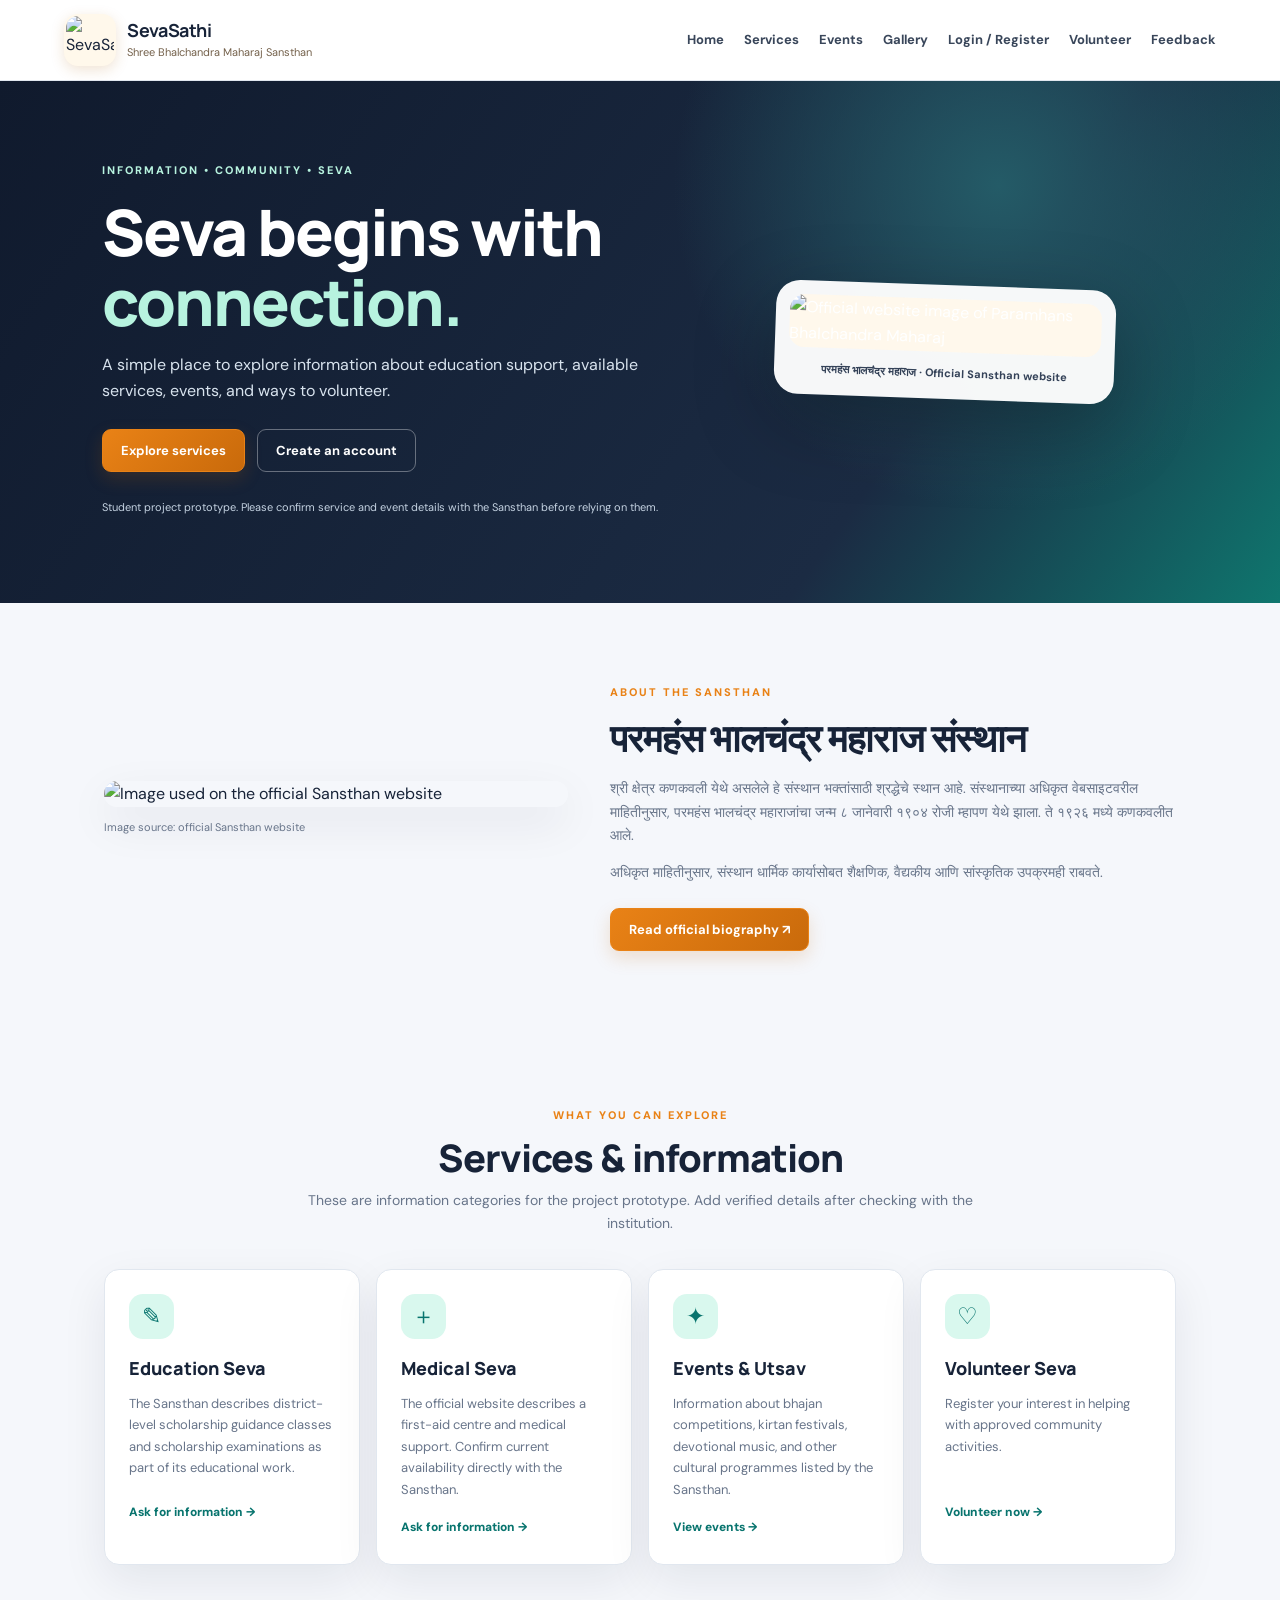
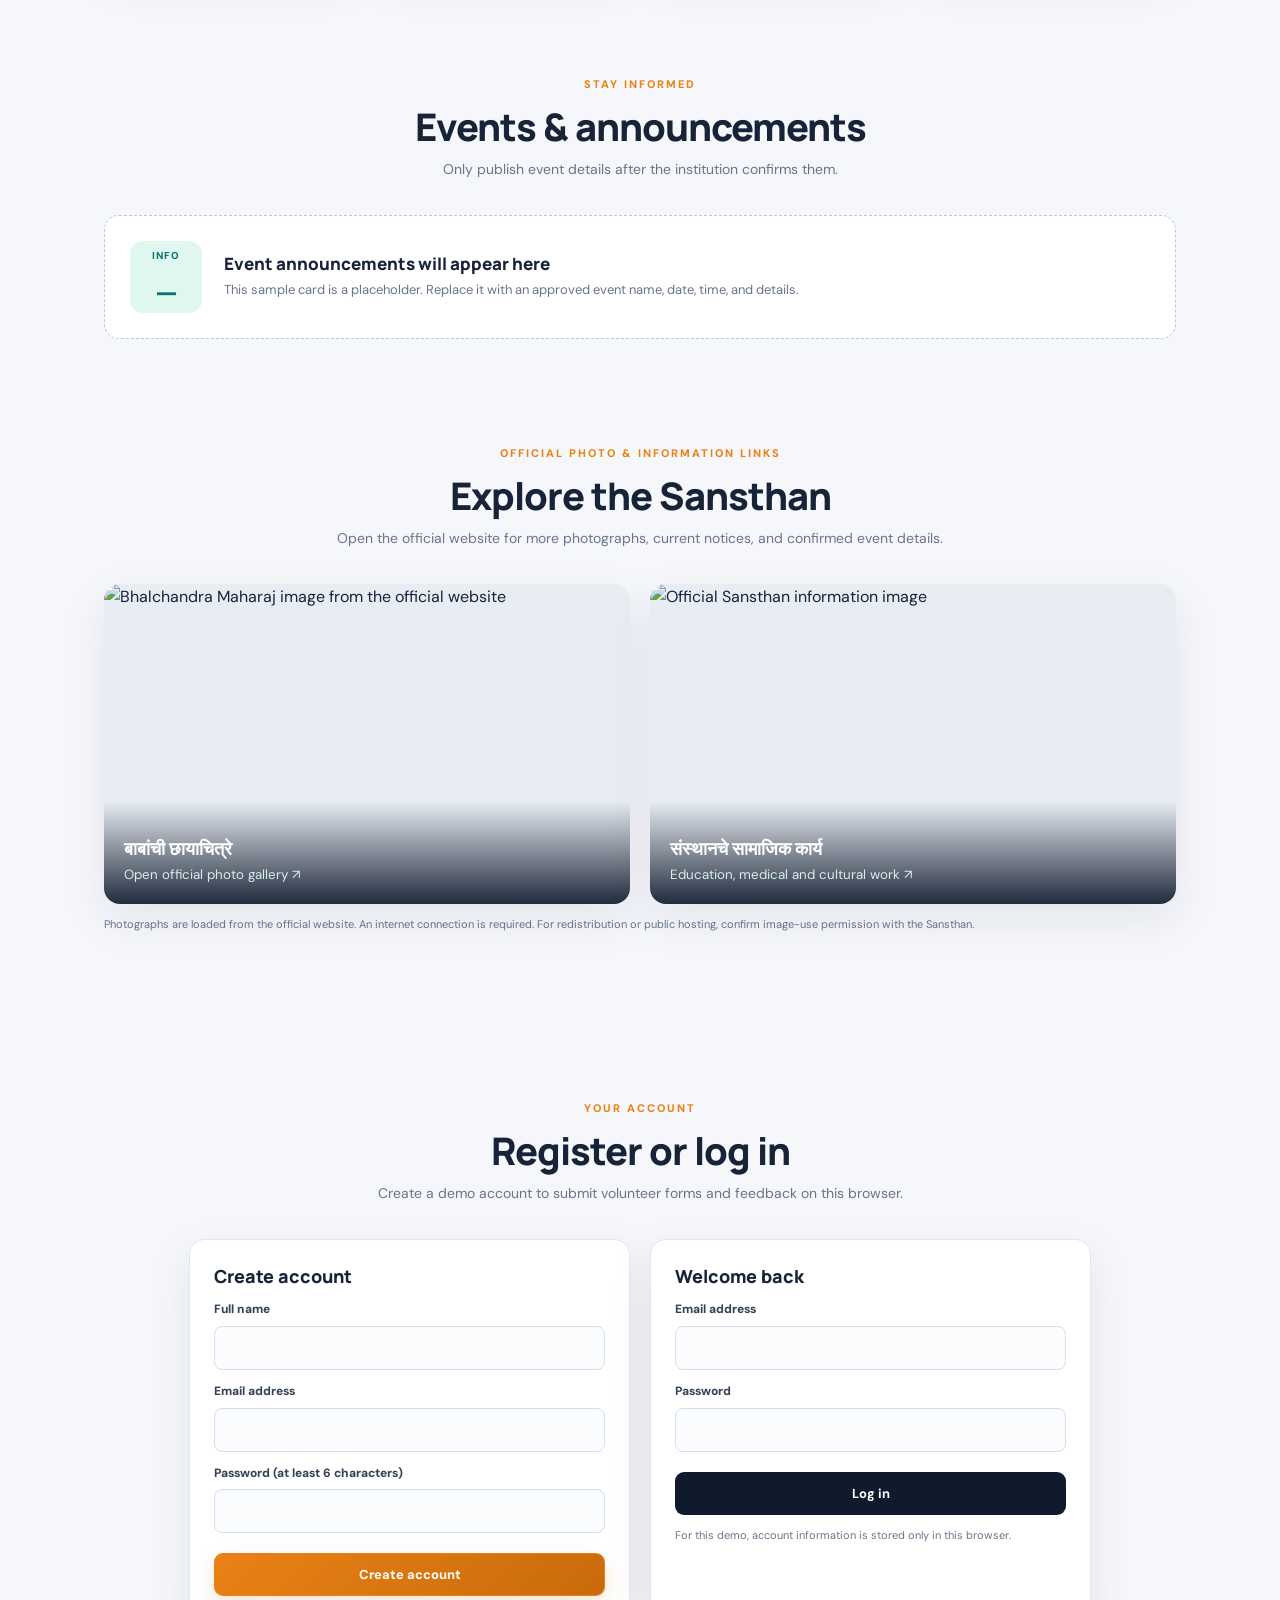
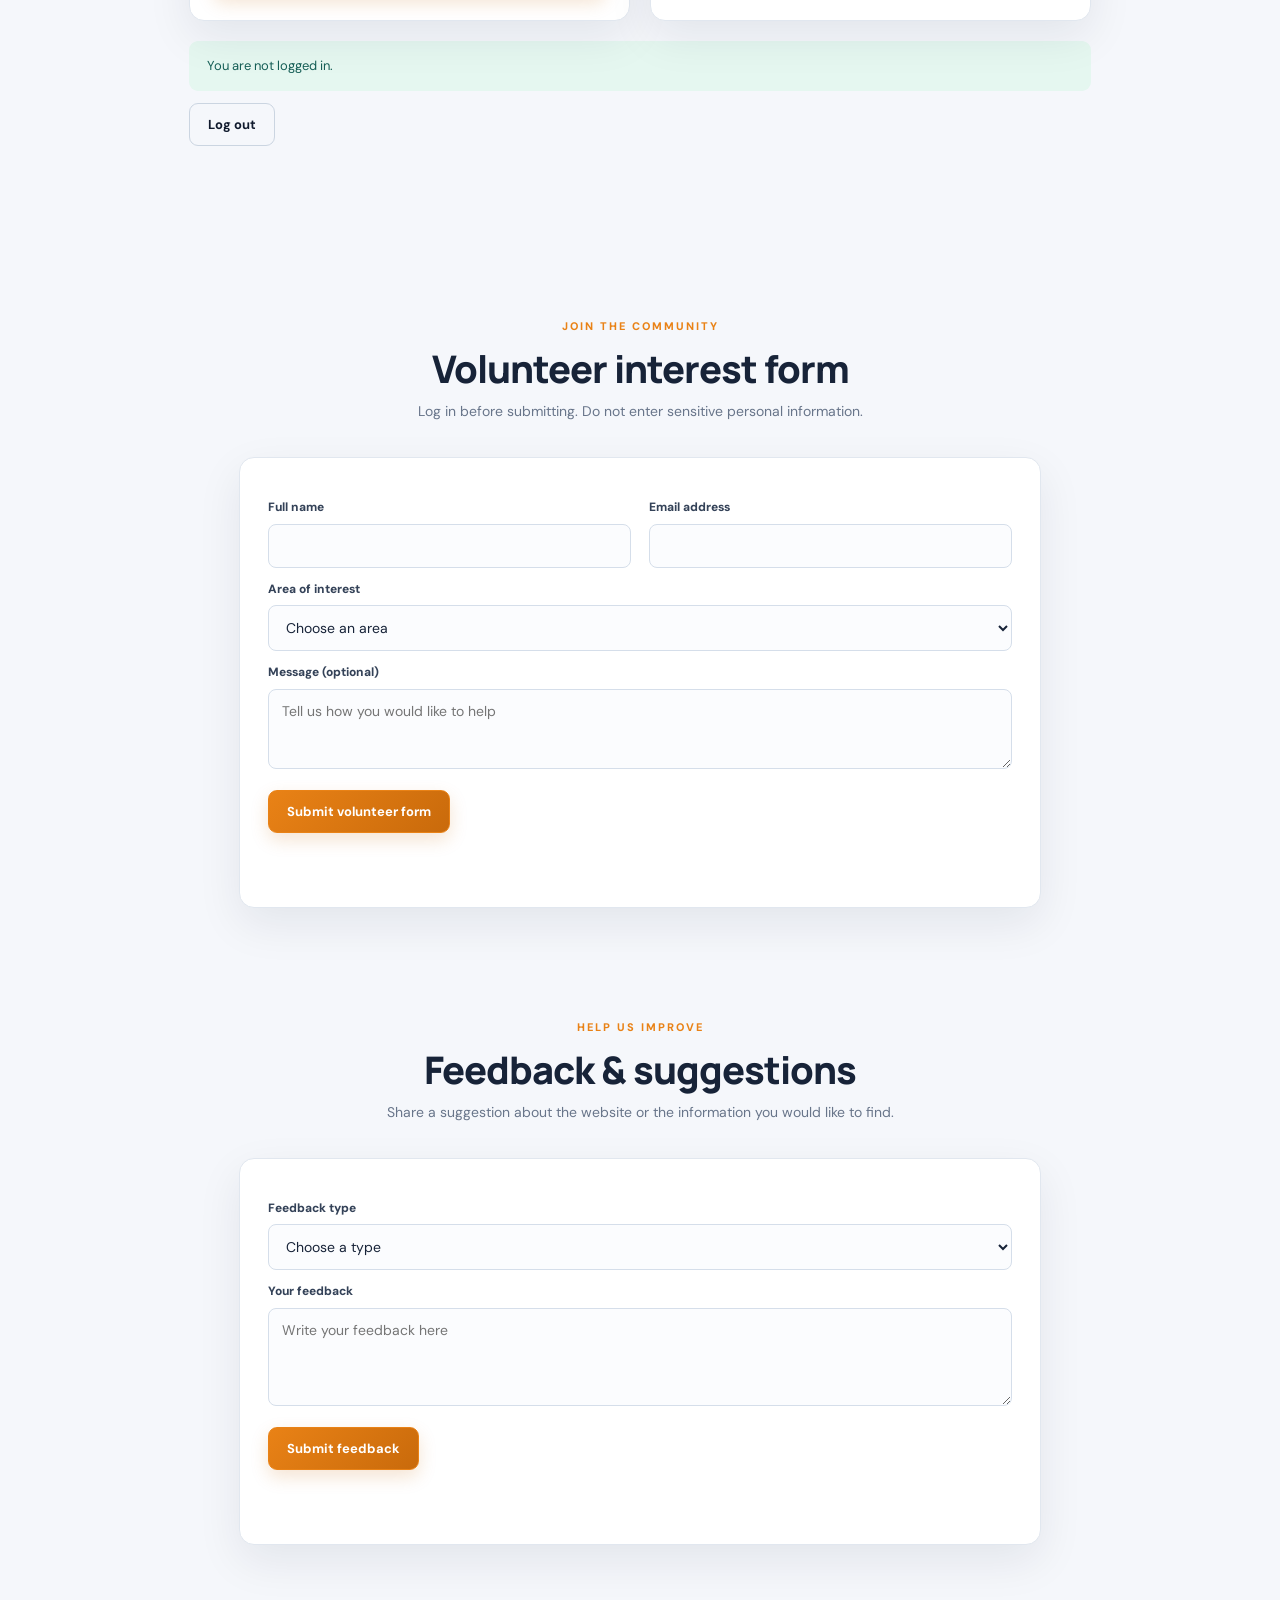
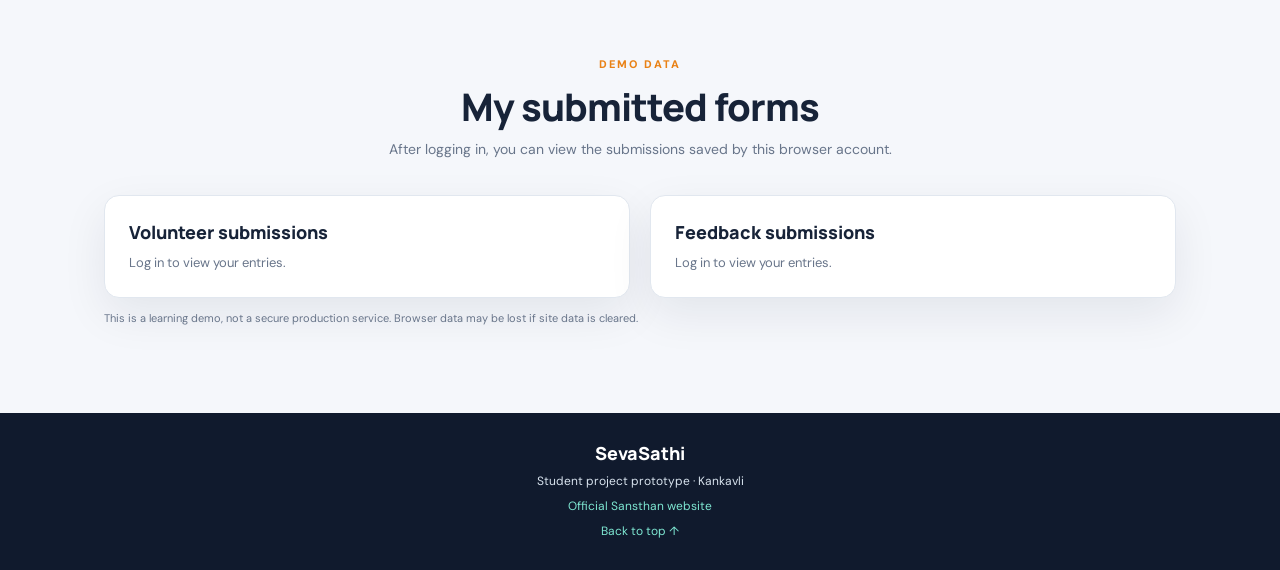
==== index.html @ 9d2a9195 "Upload SevaSathi website files" ====
<!DOCTYPE html>
<html lang="en">
<head>
  <meta charset="UTF-8">
  <meta name="viewport" content="width=device-width, initial-scale=1.0">
  <meta name="description" content="SevaSathi - information about services and activities at Shree Bhalchandra Maharaj Sansthan, Kankavli.">
  <title>SevaSathi | Sansthan Kankavli</title>
  <link rel="stylesheet" href="style.css">
  <script src="script.js" defer></script>
</head>
<body>
  <header class="site-header">
    <a class="brand" href="#home" aria-label="SevaSathi home">
      <img class="brand-logo" src="images/sevasathi-logo.png" alt="SevaSathi devotional logo">
      <span><strong>SevaSathi</strong><small>Shree Bhalchandra Maharaj Sansthan</small></span>
    </a>
    <button class="menu-toggle" id="menuToggle" type="button" aria-label="Toggle navigation" aria-expanded="false">☰</button>
    <nav id="mainNav" class="main-nav" aria-label="Main navigation">
      <a href="#home">Home</a>
      <a href="services.html">Services</a>
      <a href="events.html">Events</a>
      <a href="#gallery">Gallery</a>
      <a href="#account">Login / Register</a>
      <a href="#volunteer">Volunteer</a>
      <a href="#feedback">Feedback</a>
    </nav>
  </header>

  <main>
    <section id="home" class="hero">
      <div class="hero-content">
        <span class="eyebrow">INFORMATION • COMMUNITY • SEVA</span>
        <h1>Seva begins with <span>connection.</span></h1>
        <p>A simple place to explore information about education support, available services, events, and ways to volunteer.</p>
        <div class="hero-actions">
          <a class="button button-primary" href="services.html">Explore services</a>
          <a class="button button-ghost" href="#account">Create an account</a>
        </div>
        <p class="notice">Student project prototype. Please confirm service and event details with the Sansthan before relying on them.</p>
      </div>
      <div class="hero-art official-hero">
        <figure class="hero-photo">
          <img src="https://bhalchandramaharajsansthan.org/wp-content/uploads/2017/03/bhalchandra-maharaj-234x300.jpg"
               alt="Official website image of Paramhans Bhalchandra Maharaj"
               loading="eager">
          <figcaption>परमहंस भालचंद्र महाराज · Official Sansthan website</figcaption>
        </figure>
      </div>
    </section>

    <section id="about-baba" class="section about-section">
      <div class="about-photo">
        <img src="https://bhalchandramaharajsansthan.org/wp-content/uploads/2016/09/about-sansthan.jpg"
             alt="Image used on the official Sansthan website"
             loading="lazy">
        <p class="image-credit">Image source: official Sansthan website</p>
      </div>
      <div class="about-copy">
        <span class="eyebrow">ABOUT THE SANSTHAN</span>
        <h2>परमहंस भालचंद्र महाराज संस्थान</h2>
        <p>श्री क्षेत्र कणकवली येथे असलेले हे संस्थान भक्तांसाठी श्रद्धेचे स्थान आहे. संस्थानाच्या अधिकृत वेबसाइटवरील माहितीनुसार, परमहंस भालचंद्र महाराजांचा जन्म ८ जानेवारी १९०४ रोजी म्हापण येथे झाला. ते १९२६ मध्ये कणकवलीत आले.</p>
        <p>अधिकृत माहितीनुसार, संस्थान धार्मिक कार्यासोबत शैक्षणिक, वैद्यकीय आणि सांस्कृतिक उपक्रमही राबवते.</p>
        <a class="button button-primary" href="https://bhalchandramaharajsansthan.org/about-bhalchandra-maharaj/" target="_blank" rel="noopener noreferrer">Read official biography ↗</a>
      </div>
    </section>

    <section id="services" class="section">
      <div class="section-heading">
        <span class="eyebrow">WHAT YOU CAN EXPLORE</span>
        <h2>Services & information</h2>
        <p>These are information categories for the project prototype. Add verified details after checking with the institution.</p>
      </div>
      <div class="service-grid">
        <article class="service-card">
          <div class="service-icon">✎</div><h3>Education Seva</h3>
          <p>The Sansthan describes district-level scholarship guidance classes and scholarship examinations as part of its educational work.</p>
          <a href="#feedback">Ask for information <span>→</span></a>
        </article>
        <article class="service-card">
          <div class="service-icon">＋</div><h3>Medical Seva</h3>
          <p>The official website describes a first-aid centre and medical support. Confirm current availability directly with the Sansthan.</p>
          <a href="#feedback">Ask for information <span>→</span></a>
        </article>
        <article class="service-card">
          <div class="service-icon">✦</div><h3>Events & Utsav</h3>
          <p>Information about bhajan competitions, kirtan festivals, devotional music, and other cultural programmes listed by the Sansthan.</p>
          <a href="events.html">View events <span>→</span></a>
        </article>
        <article class="service-card">
          <div class="service-icon">♡</div><h3>Volunteer Seva</h3>
          <p>Register your interest in helping with approved community activities.</p>
          <a href="#volunteer">Volunteer now <span>→</span></a>
        </article>
      </div>
    </section>

    <section id="events" class="section events-section">
      <div class="section-heading">
        <span class="eyebrow">STAY INFORMED</span>
        <h2>Events & announcements</h2>
        <p>Only publish event details after the institution confirms them.</p>
      </div>
      <div class="event-placeholder">
        <div class="event-date"><span>INFO</span><strong>—</strong></div>
        <div><h3>Event announcements will appear here</h3><p>This sample card is a placeholder. Replace it with an approved event name, date, time, and details.</p></div>
      </div>
    </section>

    <section id="gallery" class="section gallery-section">
      <div class="section-heading">
        <span class="eyebrow">OFFICIAL PHOTO & INFORMATION LINKS</span>
        <h2>Explore the Sansthan</h2>
        <p>Open the official website for more photographs, current notices, and confirmed event details.</p>
      </div>
      <div class="gallery-grid">
        <a class="gallery-tile" href="https://bhalchandramaharajsansthan.org/photo-gallery/" target="_blank" rel="noopener noreferrer">
          <img src="https://bhalchandramaharajsansthan.org/wp-content/uploads/2017/03/bhalchandra-maharaj-234x300.jpg"
               alt="Bhalchandra Maharaj image from the official website" loading="lazy">
          <span><strong>बाबांची छायाचित्रे</strong><small>Open official photo gallery ↗</small></span>
        </a>
        <a class="gallery-tile" href="https://bhalchandramaharajsansthan.org/about-us/social-work/" target="_blank" rel="noopener noreferrer">
          <img src="https://bhalchandramaharajsansthan.org/wp-content/uploads/2016/09/about-sansthan.jpg"
               alt="Official Sansthan information image" loading="lazy">
          <span><strong>संस्थानचे सामाजिक कार्य</strong><small>Education, medical and cultural work ↗</small></span>
        </a>
      </div>
      <p class="image-credit">Photographs are loaded from the official website. An internet connection is required. For redistribution or public hosting, confirm image-use permission with the Sansthan.</p>
    </section>

    <section id="account" class="section account-section">
      <div class="section-heading">
        <span class="eyebrow">YOUR ACCOUNT</span>
        <h2>Register or log in</h2>
        <p>Create a demo account to submit volunteer forms and feedback on this browser.</p>
      </div>
      <div class="account-grid">
        <form id="registerForm" class="form-card">
          <h3>Create account</h3>
          <label for="registerName">Full name</label>
          <input id="registerName" name="name" type="text" maxlength="80" autocomplete="name" required>
          <label for="registerEmail">Email address</label>
          <input id="registerEmail" name="email" type="email" maxlength="254" autocomplete="email" required>
          <label for="registerPassword">Password (at least 6 characters)</label>
          <input id="registerPassword" name="password" type="password" minlength="6" autocomplete="new-password" required>
          <button class="button button-primary full-width" type="submit">Create account</button>
        </form>
        <form id="loginForm" class="form-card">
          <h3>Welcome back</h3>
          <label for="loginEmail">Email address</label>
          <input id="loginEmail" name="email" type="email" autocomplete="email" required>
          <label for="loginPassword">Password</label>
          <input id="loginPassword" name="password" type="password" autocomplete="current-password" required>
          <button class="button button-dark full-width" type="submit">Log in</button>
          <p class="form-hint">For this demo, account information is stored only in this browser.</p>
        </form>
      </div>
      <div id="accountStatus" class="status-box" aria-live="polite">You are not logged in.</div>
      <button id="logoutButton" class="button button-ghost logout-button" type="button" hidden>Log out</button>
      <p id="authMessage" class="message" role="status" aria-live="polite"></p>
    </section>

    <section id="volunteer" class="section form-section">
      <div class="section-heading">
        <span class="eyebrow">JOIN THE COMMUNITY</span>
        <h2>Volunteer interest form</h2>
        <p>Log in before submitting. Do not enter sensitive personal information.</p>
      </div>
      <form id="volunteerForm" class="wide-form">
        <div class="form-row">
          <div><label for="volunteerName">Full name</label><input id="volunteerName" maxlength="80" required></div>
          <div><label for="volunteerEmail">Email address</label><input id="volunteerEmail" type="email" maxlength="254" required></div>
        </div>
        <label for="volunteerArea">Area of interest</label>
        <select id="volunteerArea" required>
          <option value="">Choose an area</option>
          <option>Education support</option>
          <option>Event assistance</option>
          <option>Community service</option>
          <option>Other</option>
        </select>
        <label for="volunteerNote">Message (optional)</label>
        <textarea id="volunteerNote" rows="3" maxlength="500" placeholder="Tell us how you would like to help"></textarea>
        <button class="button button-primary" type="submit">Submit volunteer form</button>
        <p id="volunteerMessage" class="message" role="status" aria-live="polite"></p>
      </form>
    </section>

    <section id="feedback" class="section form-section feedback-section">
      <div class="section-heading">
        <span class="eyebrow">HELP US IMPROVE</span>
        <h2>Feedback & suggestions</h2>
        <p>Share a suggestion about the website or the information you would like to find.</p>
      </div>
      <form id="feedbackForm" class="wide-form">
        <label for="feedbackType">Feedback type</label>
        <select id="feedbackType" required>
          <option value="">Choose a type</option>
          <option>Suggestion</option>
          <option>Website issue</option>
          <option>General feedback</option>
        </select>
        <label for="feedbackText">Your feedback</label>
        <textarea id="feedbackText" rows="4" maxlength="1000" required placeholder="Write your feedback here"></textarea>
        <button class="button button-primary" type="submit">Submit feedback</button>
        <p id="feedbackMessage" class="message" role="status" aria-live="polite"></p>
      </form>
    </section>

    <section class="section saved-section">
      <div class="section-heading">
        <span class="eyebrow">DEMO DATA</span>
        <h2>My submitted forms</h2>
        <p>After logging in, you can view the submissions saved by this browser account.</p>
      </div>
      <div class="saved-grid">
        <div class="saved-card"><h3>Volunteer submissions</h3><div id="myVolunteers" class="saved-list">Log in to view your entries.</div></div>
        <div class="saved-card"><h3>Feedback submissions</h3><div id="myFeedback" class="saved-list">Log in to view your entries.</div></div>
      </div>
      <p class="form-hint">This is a learning demo, not a secure production service. Browser data may be lost if site data is cleared.</p>
    </section>
  </main>

  <footer class="site-footer">
    <strong>SevaSathi</strong>
    <p>Student project prototype · Kankavli</p>
    <p><a href="https://bhalchandramaharajsansthan.org/" target="_blank" rel="noopener noreferrer">Official Sansthan website</a></p>
    <a href="#home">Back to top ↑</a>
  </footer>
</body>
</html>
---- style.css ----
@import url('https://fonts.googleapis.com/css2?family=DM+Sans:wght@400;500;600;700&family=Manrope:wght@500;600;700;800&display=swap');

:root {
  --navy: #101a2d;
  --navy-soft: #1b2b43;
  --teal: #0f8b83;
  --teal-dark: #08746e;
  --mint: #b7f3df;
  --paper: #f5f7fb;
  --white: #ffffff;
  --ink: #172338;
  --muted: #68758a;
  --line: #e1e7ef;
  --shadow: 0 16px 45px rgba(16, 26, 45, .08);
}

* { box-sizing: border-box; }
html { scroll-behavior: smooth; scroll-padding-top: 88px; }
body {
  margin: 0;
  font-family: 'DM Sans', Arial, sans-serif;
  color: var(--ink);
  background: var(--paper);
  line-height: 1.65;
}
a { color: inherit; }
.site-header {
  position: sticky;
  top: 0;
  z-index: 20;
  display: flex;
  align-items: center;
  justify-content: space-between;
  gap: 24px;
  padding: 14px max(5vw, 20px);
  background: rgba(255,255,255,.94);
  backdrop-filter: blur(12px);
  border-bottom: 1px solid var(--line);
}
.brand { display: flex; gap: 11px; align-items: center; text-decoration: none; }
.brand-mark {
  display: grid; place-items: center; width: 42px; height: 42px;
  border-radius: 14px; color: white; background: var(--teal);
  font-family: Manrope, sans-serif; font-weight: 800; font-size: 23px;
}
.brand strong { display: block; font-family: Manrope, sans-serif; font-size: 18px; line-height: 1.3; }
.brand small { display: block; color: var(--muted); font-size: 11px; }
.main-nav { display: flex; align-items: center; flex-wrap: wrap; gap: 20px; }
.main-nav a { font-size: 13px; font-weight: 700; text-decoration: none; color: #39465a; }
.main-nav a:hover { color: var(--teal); }
.menu-toggle { display: none; border: 0; background: transparent; font-size: 25px; cursor: pointer; }
.hero {
  display: grid; grid-template-columns: 1.1fr .9fr; align-items: center; gap: 40px;
  min-height: 520px; padding: 75px max(8vw, 24px);
  color: white; background: radial-gradient(circle at 78% 20%, #245b67 0, transparent 30%), linear-gradient(125deg, #101a2d, #1b2b43 70%, #0f766e);
  overflow: hidden;
}
.hero-content { max-width: 650px; }
.eyebrow { display: inline-block; color: var(--teal); font-size: 11px; font-weight: 800; letter-spacing: 2px; }
.hero .eyebrow { color: var(--mint); }
.hero h1 { max-width: 620px; margin: 15px 0; font: 800 clamp(38px, 5vw, 64px)/1.08 Manrope, sans-serif; letter-spacing: -2px; }
.hero h1 span { color: var(--mint); }
.hero-content > p { max-width: 570px; color: #d8e3ee; font-size: 16px; }
.hero-actions { display: flex; flex-wrap: wrap; gap: 12px; margin-top: 25px; }
.button { display: inline-flex; justify-content: center; align-items: center; gap: 8px; padding: 12px 18px; border: 1px solid transparent; border-radius: 9px; font: 700 13px 'DM Sans', sans-serif; text-decoration: none; cursor: pointer; transition: .2s ease; }
.button:hover { transform: translateY(-1px); }
.button-primary { color: white; background: var(--teal); }
.button-primary:hover { background: var(--teal-dark); }
.button-dark { color: white; background: var(--navy); }
.button-ghost { color: white; background: transparent; border-color: rgba(255,255,255,.35); }
.notice { font-size: 11px !important; color: #c5d3e2 !important; margin-top: 26px; }
.hero-art { min-height: 330px; display: grid; place-items: center; position: relative; }
.orbit { position: absolute; border: 1px solid rgba(183,243,223,.25); border-radius: 50%; }
.orbit-one { width: 330px; height: 330px; }
.orbit-two { width: 250px; height: 250px; }
.art-card { z-index: 1; width: min(285px, 90%); padding: 26px; border: 1px solid rgba(255,255,255,.25); border-radius: 22px; background: rgba(255,255,255,.10); backdrop-filter: blur(15px); box-shadow: 0 25px 80px rgba(0,0,0,.2); transform: rotate(3deg); }
.art-symbol { display: grid; place-items: center; width: 48px; height: 48px; border-radius: 15px; background: var(--mint); color: var(--navy); font-size: 28px; }
.art-title { display: block; margin-top: 18px; font: 800 25px Manrope, sans-serif; }
.art-caption { display: block; color: #d0e5e4; font-size: 12px; }
.art-line { height: 1px; margin: 20px 0 10px; background: rgba(255,255,255,.2); }
.art-mini-row { display: flex; justify-content: space-between; padding: 9px 0; color: #e7f0f7; font-size: 13px; border-bottom: 1px solid rgba(255,255,255,.12); }
.art-mini-row b { color: var(--mint); }
.section { max-width: 1120px; margin: 0 auto; padding: 75px 24px; }
.section-heading { max-width: 680px; margin: 0 auto 34px; text-align: center; }
.section-heading h2 { margin: 8px 0; font: 800 clamp(28px, 4vw, 38px)/1.2 Manrope, sans-serif; letter-spacing: -1px; }
.section-heading p { margin: 8px 0 0; color: var(--muted); font-size: 14px; }
.service-grid { display: grid; grid-template-columns: repeat(4, 1fr); gap: 16px; }
.service-card, .form-card, .saved-card { padding: 24px; border: 1px solid var(--line); border-radius: 15px; background: white; box-shadow: var(--shadow); }
.service-icon { display: grid; place-items: center; width: 45px; height: 45px; border-radius: 14px; color: var(--teal-dark); background: #d9f8ee; font-size: 23px; }
.service-card h3, .form-card h3, .saved-card h3 { margin: 17px 0 8px; font: 800 18px Manrope, sans-serif; }
.service-card p { min-height: 92px; color: var(--muted); font-size: 13px; }
.service-card a { color: var(--teal-dark); font-size: 12px; font-weight: 800; text-decoration: none; }
.events-section { padding-top: 30px; }
.event-placeholder { display: flex; align-items: center; gap: 22px; padding: 25px; border: 1px dashed #b8c8d7; border-radius: 15px; background: white; }
.event-date { display: grid; flex-shrink: 0; place-items: center; width: 72px; height: 72px; border-radius: 13px; background: #e0f7f0; color: var(--teal-dark); }
.event-date span { font-size: 10px; font-weight: 800; letter-spacing: 1px; }
.event-date strong { font-size: 25px; line-height: 1; }
.event-placeholder h3 { margin: 0 0 4px; font: 800 17px Manrope, sans-serif; }
.event-placeholder p { margin: 0; color: var(--muted); font-size: 13px; }
.account-section { max-width: 950px; }
.account-grid, .saved-grid { display: grid; grid-template-columns: 1fr 1fr; gap: 20px; }
.form-card h3 { margin-top: 0; }
label { display: block; margin: 12px 0 6px; color: #344258; font-size: 12px; font-weight: 800; }
input, select, textarea { width: 100%; padding: 12px 13px; border: 1px solid #d5deea; border-radius: 8px; background: #fbfcfe; color: var(--ink); font: 14px 'DM Sans', sans-serif; }
input:focus, select:focus, textarea:focus { outline: 3px solid rgba(15,139,131,.15); border-color: var(--teal); }
.form-card button { margin-top: 20px; }
.full-width { width: 100%; }
.form-hint { color: var(--muted); font-size: 11px; }
.status-box { margin-top: 20px; padding: 14px 18px; border-radius: 9px; background: #e5f7f0; color: #155e56; font-size: 13px; }
.logout-button { margin-top: 12px; color: var(--navy); border-color: #cbd5e1; }
.message { min-height: 20px; color: var(--teal-dark); font-size: 13px; font-weight: 700; overflow-wrap: anywhere; }
.form-section { max-width: 850px; padding-top: 45px; }
.wide-form { padding: 28px; border: 1px solid var(--line); border-radius: 15px; background: white; box-shadow: var(--shadow); }
.wide-form button { margin-top: 12px; align-self: flex-start; }
.form-row { display: grid; grid-template-columns: 1fr 1fr; gap: 18px; }
.feedback-section { padding-top: 30px; }
.saved-section { padding-top: 30px; }
.saved-card h3 { margin-top: 0; }
.saved-list { color: var(--muted); font-size: 13px; }
.saved-item { margin: 10px 0; padding: 12px; border-radius: 8px; background: #f4f7fa; overflow-wrap: anywhere; }
.saved-item strong { display: block; color: var(--ink); margin-bottom: 4px; }
.site-footer { padding: 28px 20px; text-align: center; color: #d8e3ee; background: var(--navy); font-size: 12px; }
.site-footer strong { color: white; font: 800 18px Manrope, sans-serif; }
.site-footer a { color: var(--mint); text-decoration: none; }
.site-footer p { margin: 5px 0; }

@media (max-width: 900px) {
  .service-grid { grid-template-columns: repeat(2, 1fr); }
  .hero { padding: 60px 6vw; }
  .main-nav { gap: 12px; }
}
@media (max-width: 680px) {
  .site-header { flex-wrap: wrap; padding: 12px 18px; }
  .menu-toggle { display: block; }
  .main-nav { display: none; width: 100%; flex-direction: column; align-items: flex-start; padding: 12px 0 5px; }
  .main-nav.open { display: flex; }
  .hero { grid-template-columns: 1fr; padding: 55px 24px 35px; }
  .hero-art { min-height: 300px; }
  .orbit-one { width: 280px; height: 280px; }
  .orbit-two { width: 210px; height: 210px; }
  .section { padding: 52px 18px; }
  .service-grid, .account-grid, .saved-grid, .form-row { grid-template-columns: 1fr; }
  .service-card p { min-height: 0; }
  .event-placeholder { align-items: flex-start; padding: 17px; }
  .wide-form { padding: 20px; }
}


/* Official Sansthan photos and about section */
.official-hero { min-height: 360px; }
.hero-photo {
  position: relative; z-index: 2; width: min(340px, 90%);
  margin: 0; padding: 14px; border-radius: 24px;
  background: rgba(255,255,255,.96);
  box-shadow: 0 25px 80px rgba(0,0,0,.28);
  transform: rotate(2deg);
}
.hero-photo img {
  display: block; width: 100%; max-height: 350px; object-fit: contain;
  border-radius: 15px; background: #fff8ec;
}
.hero-photo figcaption {
  padding: 12px 5px 3px; color: #344258; text-align: center;
  font-size: 11px; font-weight: 700;
}
.about-section {
  display: grid; grid-template-columns: .9fr 1.1fr;
  align-items: center; gap: 42px;
}
.about-photo img {
  display: block; width: 100%; border-radius: 18px;
  box-shadow: var(--shadow);
}
.image-credit { color: var(--muted); font-size: 11px; }
.about-copy h2 {
  margin: 10px 0 16px; font: 800 clamp(27px, 4vw, 38px)/1.25 Manrope, sans-serif;
  letter-spacing: -1px;
}
.about-copy p { color: var(--muted); font-size: 14px; }
.about-copy .button { margin-top: 10px; }
.gallery-section { padding-top: 25px; }
.gallery-grid { display: grid; grid-template-columns: 1fr 1fr; gap: 20px; }
.gallery-tile {
  position: relative; min-height: 260px; overflow: hidden;
  display: block; border-radius: 16px; background: #e8edf3;
  box-shadow: var(--shadow); text-decoration: none;
}
.gallery-tile img {
  width: 100%; height: 320px; display: block; object-fit: cover;
  transition: transform .35s ease;
}
.gallery-tile:hover img { transform: scale(1.04); }
.gallery-tile span {
  position: absolute; left: 0; right: 0; bottom: 0;
  display: block; padding: 35px 20px 18px; color: white;
  background: linear-gradient(transparent, rgba(16,26,45,.92));
}
.gallery-tile strong { display: block; font: 800 18px Manrope, sans-serif; }
.gallery-tile small { display: block; margin-top: 4px; color: #d5eee9; }
@media (max-width: 680px) {
  .about-section { grid-template-columns: 1fr; gap: 20px; }
  .gallery-grid { grid-template-columns: 1fr; }
  .gallery-tile img { height: 280px; }
}


/* Shared responsive inner pages: services, events and the entire site */
html { scroll-behavior: smooth; scroll-padding-top: 90px; }
img { max-width: 100%; }
.site-header { position: sticky; top: 0; z-index: 100; }
.main-nav a[aria-current="page"] { color: var(--mint); }
.page-hero {
  display: grid; grid-template-columns: minmax(0, 1.15fr) minmax(260px, .85fr);
  align-items: center; gap: clamp(28px, 5vw, 70px);
  padding: clamp(42px, 7vw, 90px) clamp(20px, 7vw, 100px);
  color: #fff; background:
    radial-gradient(circle at 80% 20%, rgba(45,212,191,.18), transparent 34%),
    linear-gradient(125deg, #102a43, #163b56 55%, #0f766e);
  overflow: hidden;
}
.page-hero-copy { max-width: 700px; }
.page-hero h1 { margin: 14px 0 18px; font-size: clamp(2.25rem, 5.3vw, 4.5rem); line-height: 1.05; letter-spacing: -.04em; }
.page-hero h1 span { color: #7ee7d2; }
.page-hero p { max-width: 650px; color: #e2edf4; font-size: clamp(1rem, 1.5vw, 1.1rem); line-height: 1.8; }
.page-hero .button { margin-top: 14px; }
.page-hero-image { min-width: 0; display: flex; justify-content: center; align-items: center; }
.page-hero-image img {
  width: min(100%, 460px); max-height: 360px; object-fit: cover;
  border-radius: 24px; box-shadow: 0 24px 70px rgba(0,0,0,.28);
  border: 5px solid rgba(255,255,255,.25);
}
.page-hero-image.portrait-image img { width: min(100%, 310px); max-height: 390px; object-fit: contain; background: #fff8ec; }
.page-section { padding-top: clamp(44px, 6vw, 80px); }
.service-page-grid, .event-page-grid {
  display: grid; grid-template-columns: repeat(2, minmax(0, 1fr));
  gap: clamp(16px, 2.5vw, 28px); align-items: stretch;
}
.service-feature-card, .event-feature-card {
  min-width: 0; overflow: hidden; border-radius: 22px; background: #fff;
  border: 1px solid #e8edf1; box-shadow: 0 12px 36px rgba(16,42,67,.08);
  transition: transform .2s ease, box-shadow .2s ease;
}
.service-feature-card:hover, .event-feature-card:hover { transform: translateY(-3px); box-shadow: 0 18px 45px rgba(16,42,67,.14); }
.service-feature-card { display: grid; grid-template-columns: minmax(120px, .78fr) minmax(0, 1.22fr); }
.service-feature-card > img { width: 100%; height: 100%; min-height: 255px; max-height: 340px; object-fit: cover; background: #f7f1e8; }
.service-feature-copy, .event-feature-copy { padding: clamp(18px, 2.5vw, 28px); }
.service-feature-copy h3, .event-feature-copy h3 { margin: 8px 0 10px; font-size: clamp(1.15rem, 2vw, 1.45rem); line-height: 1.25; color: #142b42; }
.service-feature-copy p, .event-feature-copy p { color: #5d6b7b; font-size: .95rem; line-height: 1.75; }
.service-feature-copy a, .event-feature-copy a, .official-notice-card a:not(.button) { color: #087e78; font-weight: 750; text-decoration: none; }
.service-kicker { color: #0c9488; font-size: .75rem; font-weight: 800; letter-spacing: .12em; }
.event-image-wrap { position: relative; height: clamp(190px, 24vw, 285px); overflow: hidden; background: #f7f1e8; }
.event-image-wrap img { width: 100%; height: 100%; object-fit: cover; transition: transform .35s ease; }
.event-feature-card:hover .event-image-wrap img { transform: scale(1.035); }
.event-tag { position: absolute; left: 16px; bottom: 16px; padding: 7px 11px; border-radius: 999px; color: #12364a; background: rgba(255,255,255,.92); font-size: .72rem; font-weight: 850; letter-spacing: .08em; }
.notice-panel, .official-notice-card {
  margin-top: 30px; border: 1px solid #d9eee9; border-radius: 18px;
  background: #f0fbf8; color: #385567; padding: clamp(18px, 3vw, 28px);
}
.official-notice-card { display: grid; grid-template-columns: auto minmax(0,1fr) auto; gap: 20px; align-items: center; }
.official-notice-card h3 { margin: 0 0 7px; color: #17344b; }
.official-notice-card p { margin: 0; line-height: 1.7; }
.notice-icon { font-size: 2rem; }
.site-footer a { color: #7ee7d2; }
.button, button, input, select, textarea { max-width: 100%; }
button, .button { touch-action: manipulation; }
:focus-visible { outline: 3px solid #2dd4bf; outline-offset: 3px; }
@media (max-width: 980px) {
  .main-nav { gap: 10px; }
  .main-nav a { font-size: 12px; }
  .service-feature-card { grid-template-columns: 1fr; }
  .service-feature-card > img { height: 210px; min-height: 0; max-height: 230px; }
}
@media (max-width: 760px) {
  .site-header { gap: 12px; }
  .brand { min-width: 0; }
  .brand small { max-width: 220px; }
  .main-nav { flex-basis: 100%; }
  .page-hero { grid-template-columns: 1fr; padding: 44px 22px; }
  .page-hero-image img { max-height: 300px; }
  .page-hero-image.portrait-image img { max-height: 320px; }
  .service-page-grid, .event-page-grid { grid-template-columns: 1fr; }
  .service-feature-card { grid-template-columns: minmax(115px, .72fr) minmax(0, 1.28fr); }
  .service-feature-card > img { height: 100%; min-height: 230px; max-height: 100%; }
  .official-notice-card { grid-template-columns: auto minmax(0,1fr); }
  .official-notice-card .button { grid-column: 1 / -1; justify-self: start; }
}
@media (max-width: 520px) {
  .brand small { max-width: 195px; white-space: normal; line-height: 1.25; }
  .hero { gap: 24px; }
  .hero h1 { font-size: clamp(2rem, 11vw, 3rem); }
  .hero-photo { width: min(280px, 90%); }
  .section { padding: 42px 16px; }
  .section-heading h2, .about-copy h2 { font-size: clamp(1.65rem, 8vw, 2.25rem); }
  .service-grid, .account-grid, .saved-grid, .form-row { grid-template-columns: 1fr !important; }
  .service-feature-card { grid-template-columns: 1fr; }
  .service-feature-card > img { height: 205px; min-height: 0; }
  .event-image-wrap { height: 210px; }
  .wide-form, .form-card { padding: 18px !important; }
  .form-row > div { min-width: 0; }
  input, select, textarea { width: 100%; min-width: 0; font-size: 16px; }
  .button { min-height: 44px; }
  .official-notice-card { grid-template-columns: 1fr; }
  .official-notice-card .button { grid-column: auto; }
  .event-placeholder { flex-direction: column; }
  .gallery-tile img { height: 240px; }
}
@media (prefers-reduced-motion: reduce) {
  *, *::before, *::after { scroll-behavior: auto !important; transition-duration: .01ms !important; animation-duration: .01ms !important; }
}


/* SevaSathi devotional identity — warm saffron, temple gold and ivory */
:root {
  --devotional-saffron: #e98216;
  --devotional-gold: #d6a64d;
  --devotional-cream: #fff8eb;
  --devotional-maroon: #692b24;
}
.brand-logo {
  width: 52px;
  height: 52px;
  flex: 0 0 52px;
  object-fit: contain;
  display: block;
  border-radius: 14px;
  background: var(--devotional-cream);
  padding: 2px;
  box-shadow: 0 4px 14px rgba(173, 101, 18, .18);
}
.brand { gap: 11px; }
.brand strong { letter-spacing: -.02em; }
.brand small { color: #74614b; }
.eyebrow, .service-kicker { color: var(--devotional-saffron); }
.button-primary {
  background: linear-gradient(135deg, #e98216, #c96a0b) !important;
  border-color: #e98216 !important;
  box-shadow: 0 7px 18px rgba(201, 106, 11, .18);
}
.button-primary:hover { filter: brightness(1.04); }
.main-nav a[aria-current="page"] { color: var(--devotional-saffron); }
.page-hero {
  background:
    radial-gradient(circle at 80% 18%, rgba(233,130,22,.22), transparent 34%),
    linear-gradient(125deg, #142338, #27374a 54%, #5d3428) !important;
}
.page-hero h1 span { color: #ffd48a; }
.notice-panel, .official-notice-card {
  border-color: #f0d9ae;
  background: #fff8eb;
}
.service-feature-copy a, .event-feature-copy a,
.official-notice-card a:not(.button) { color: #a95712; }
.event-tag {
  color: #6e3513;
  background: rgba(255,248,235,.95);
}
:focus-visible { outline-color: #e98216; }
@media (max-width: 520px) {
  .brand-logo { width: 44px; height: 44px; flex-basis: 44px; }
}
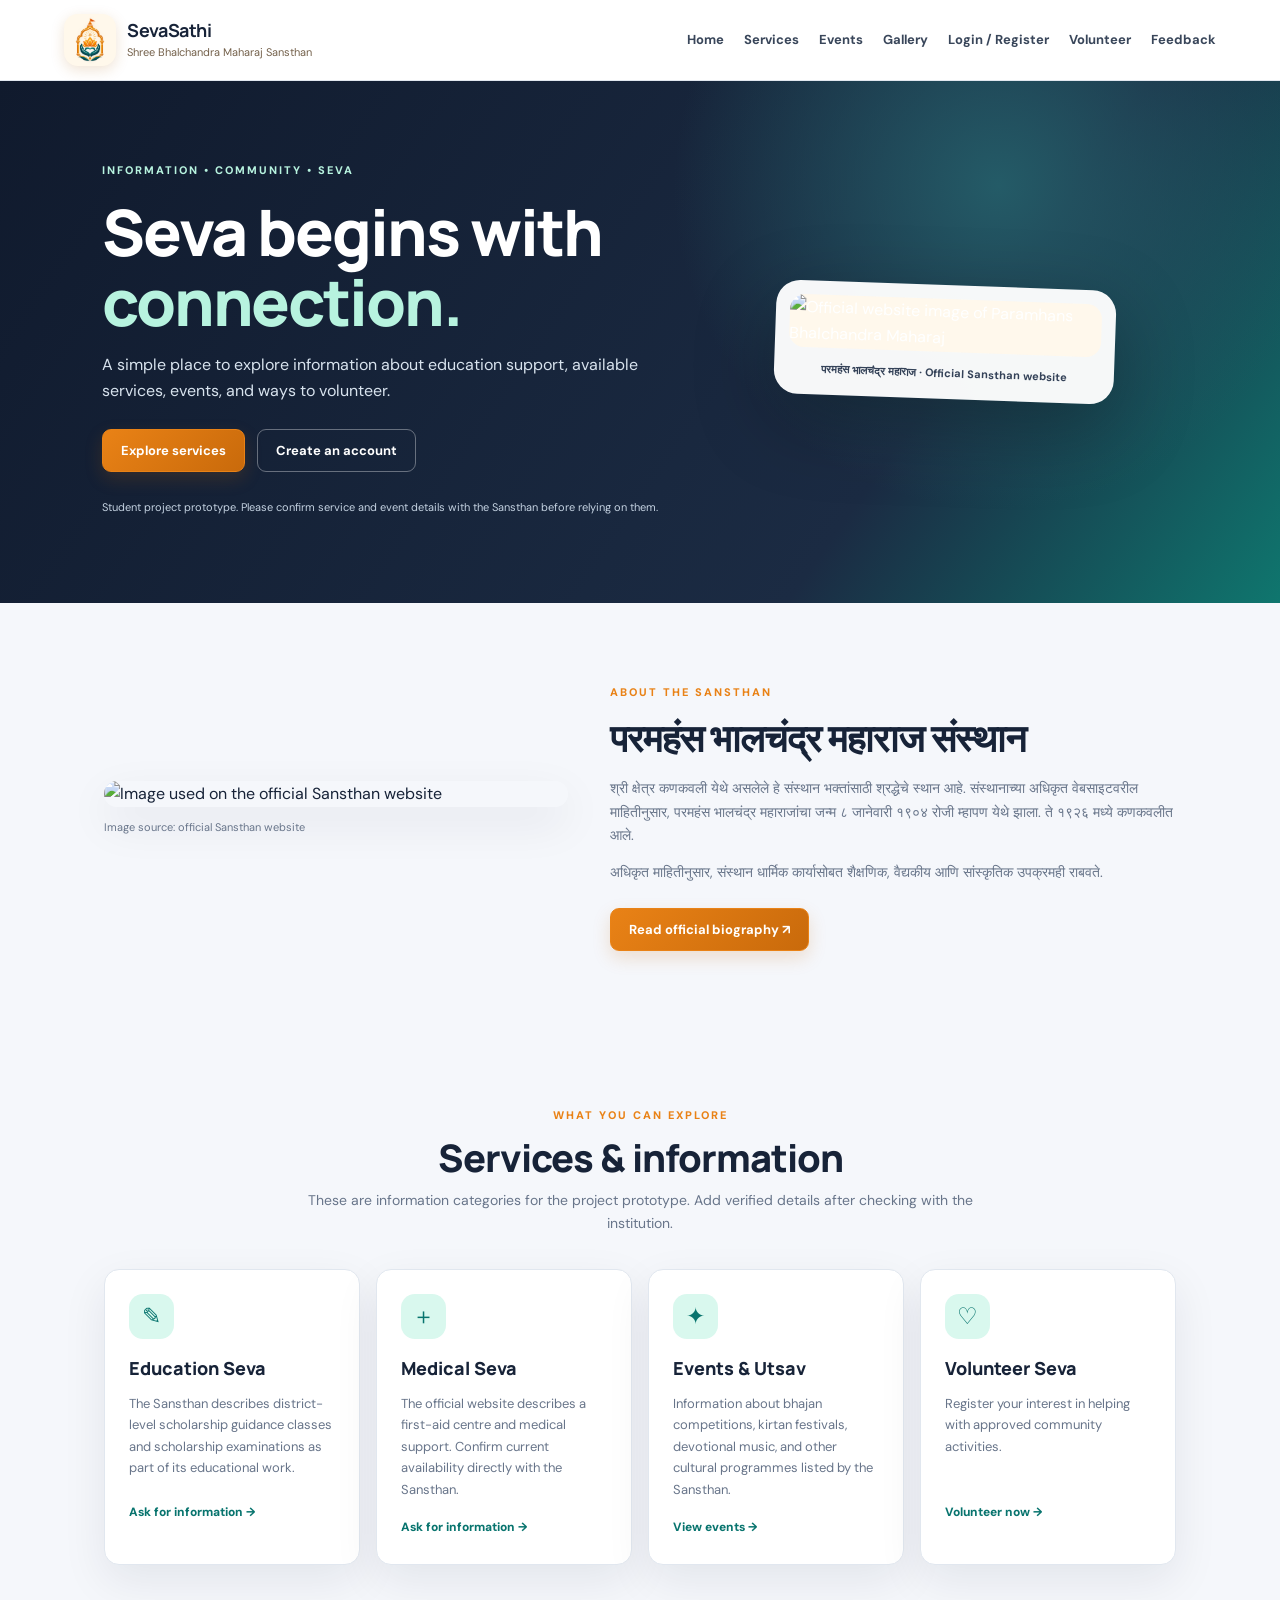
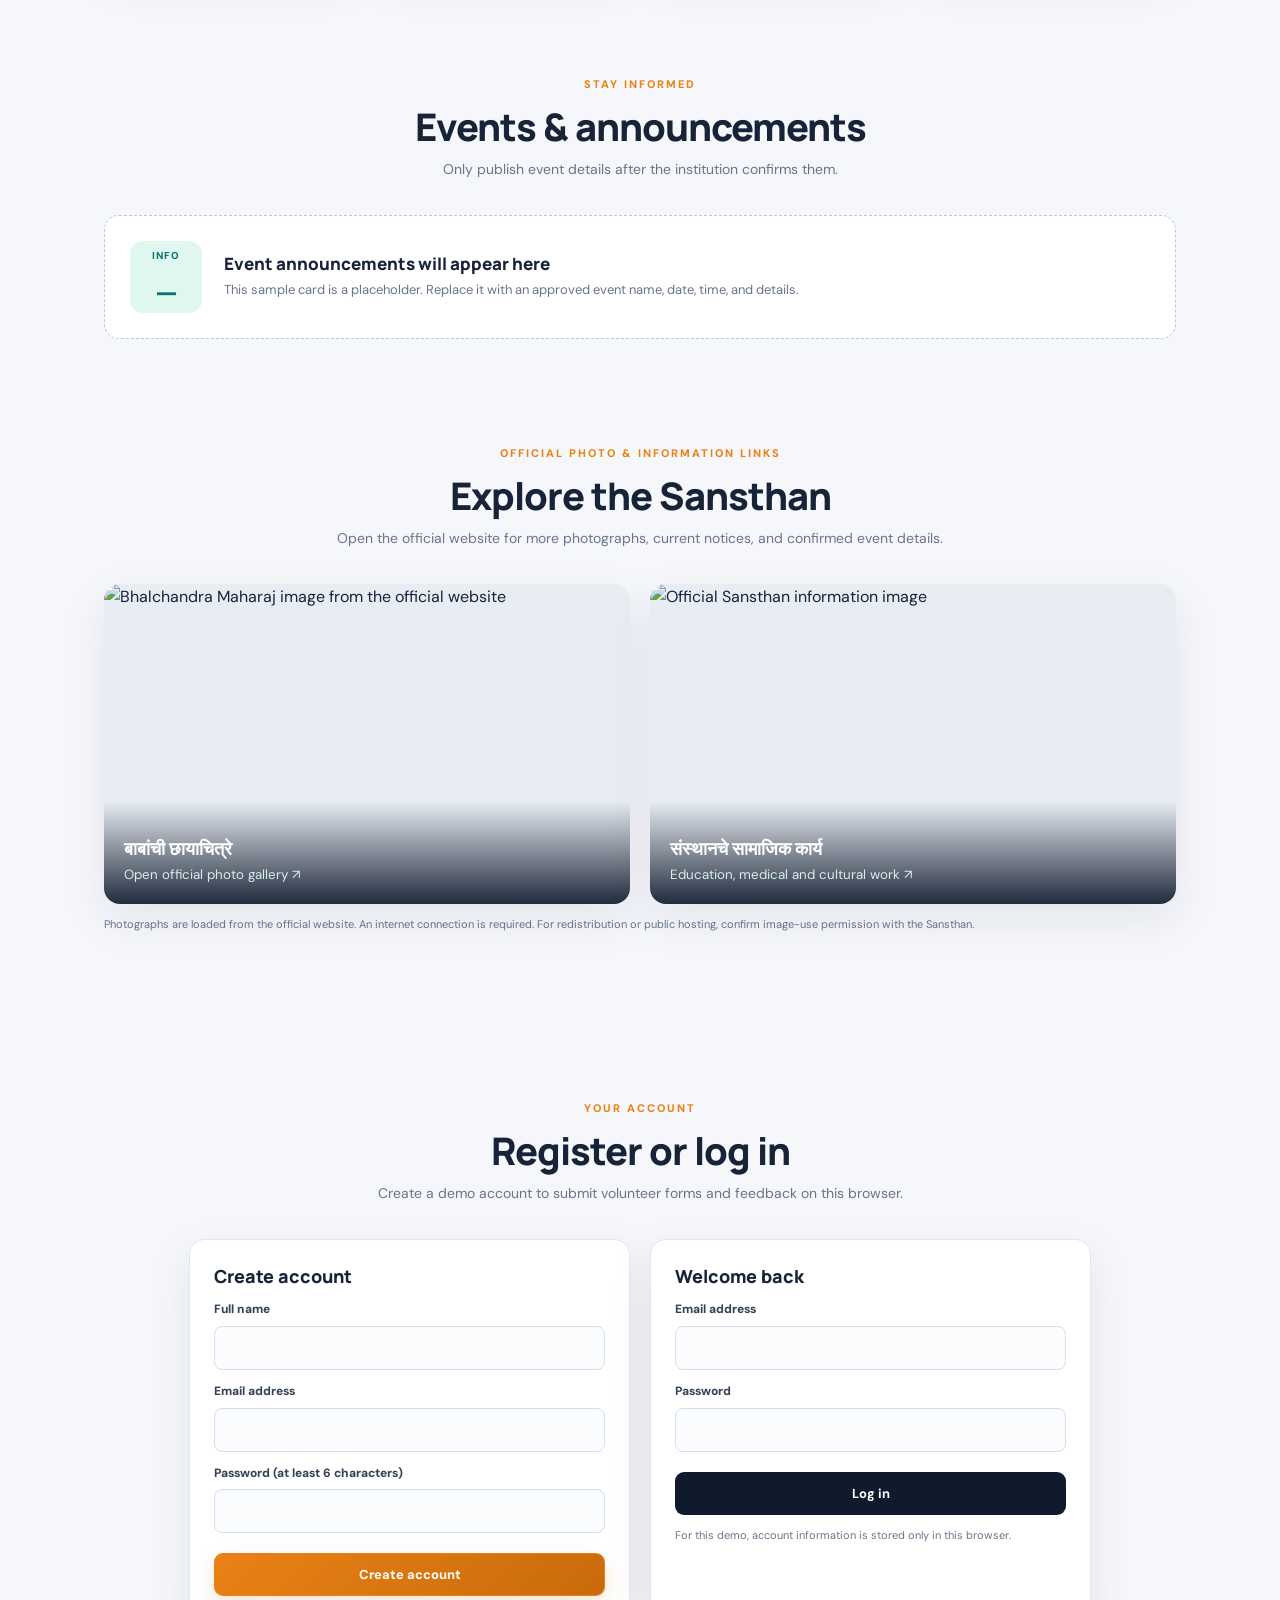
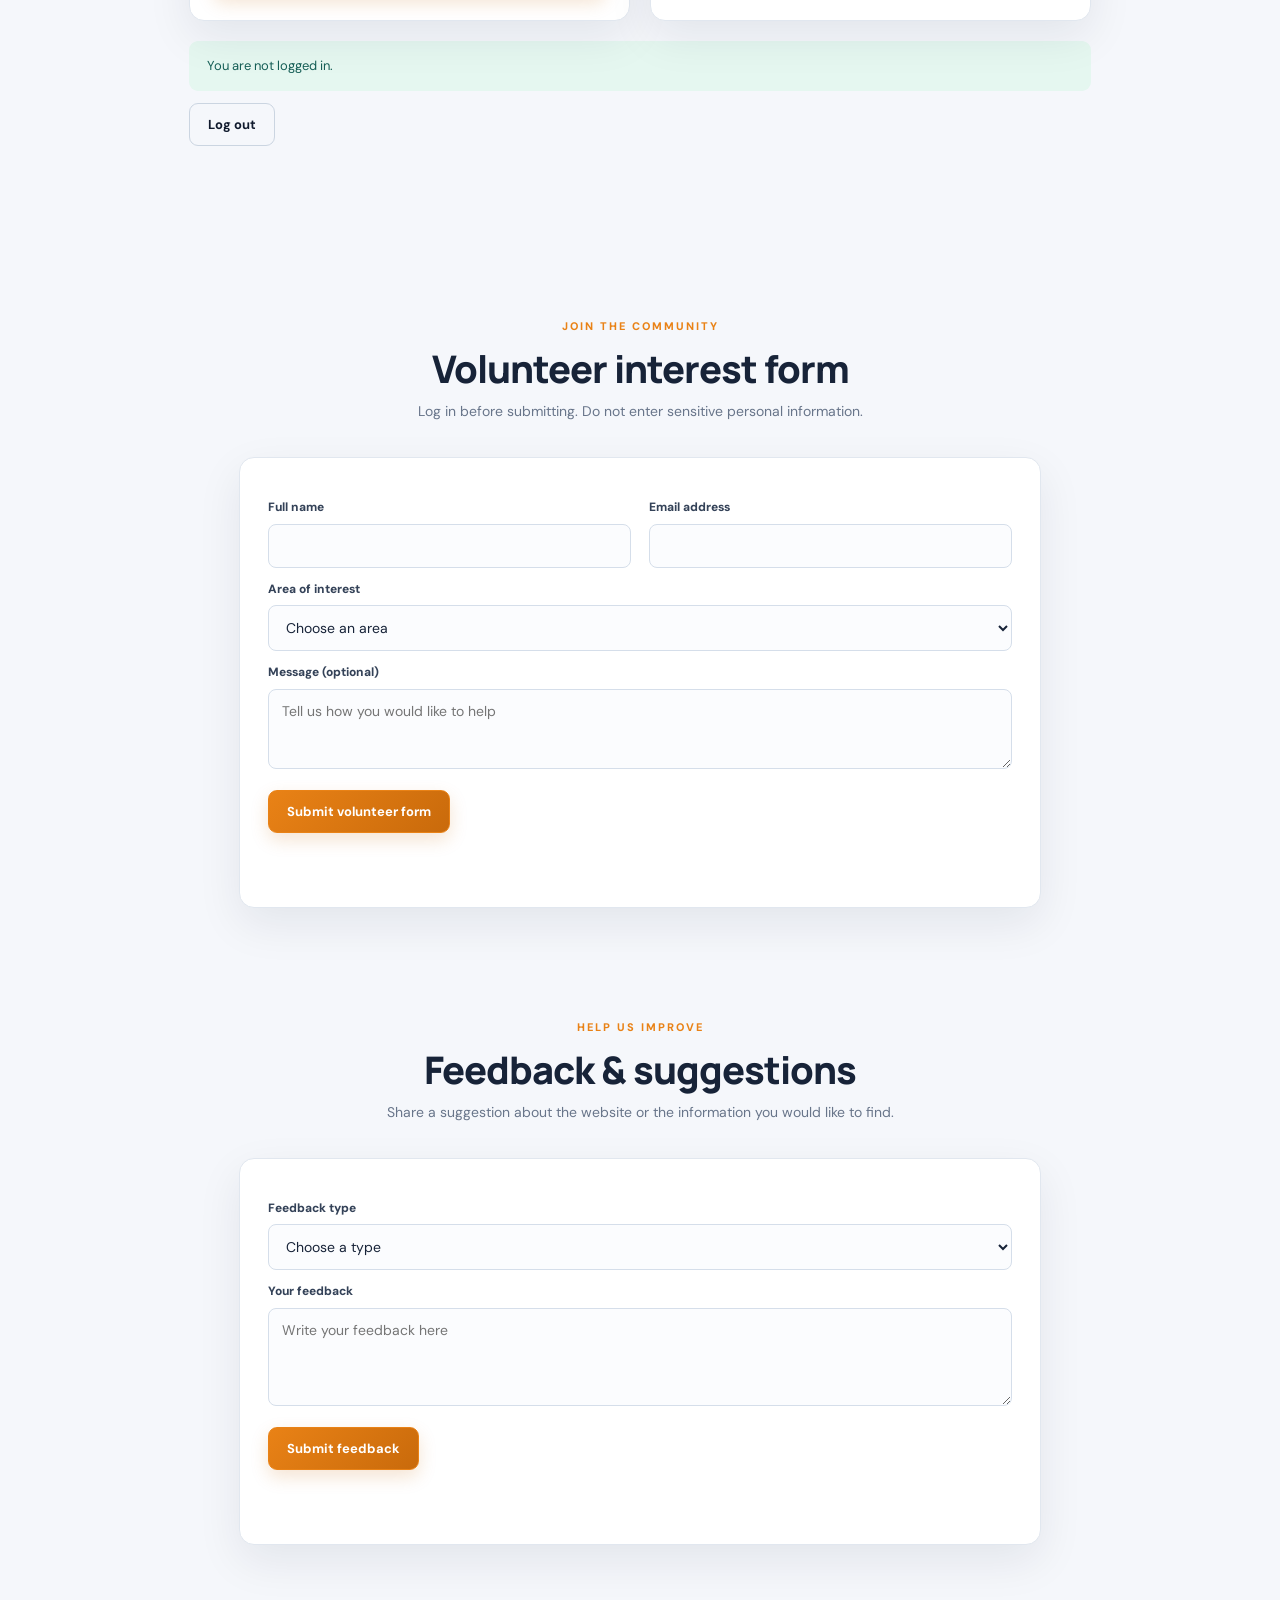
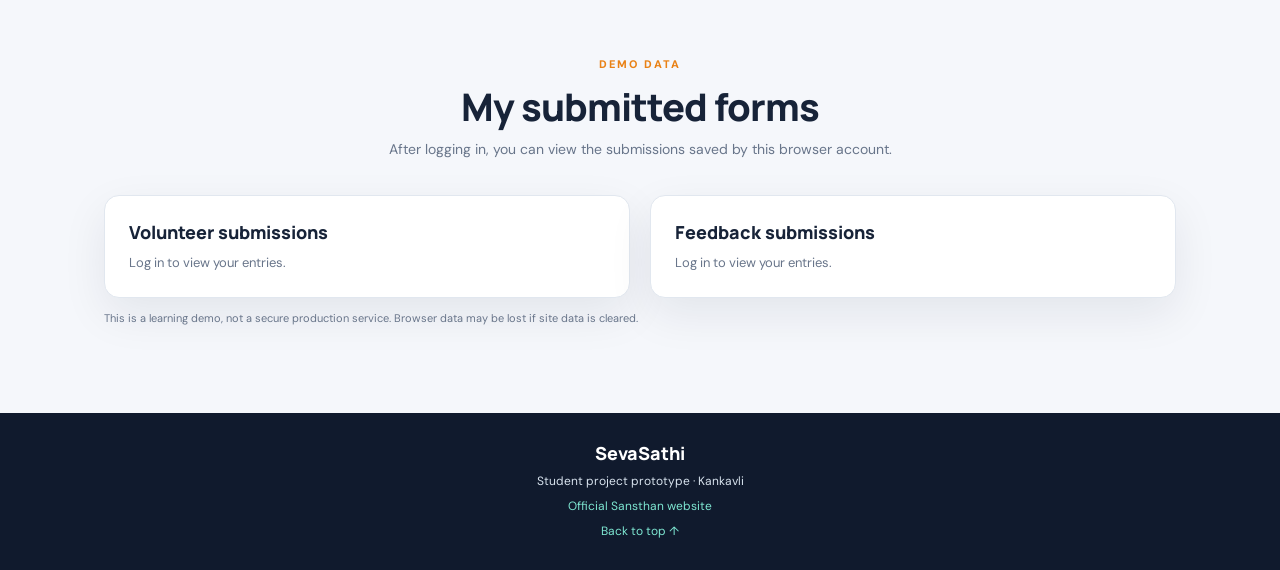
==== commit 5a6f44bb: "Fix logo image path" ====
--- a/index.html
+++ b/index.html
@@ -11,7 +11,7 @@
 <body>
   <header class="site-header">
     <a class="brand" href="#home" aria-label="SevaSathi home">
-      <img class="brand-logo" src="images/sevasathi-logo.png" alt="SevaSathi devotional logo">
+      <img class="brand-logo" src="sevasathi-logo.png" alt="SevaSathi devotional logo">
       <span><strong>SevaSathi</strong><small>Shree Bhalchandra Maharaj Sansthan</small></span>
     </a>
     <button class="menu-toggle" id="menuToggle" type="button" aria-label="Toggle navigation" aria-expanded="false">☰</button>
